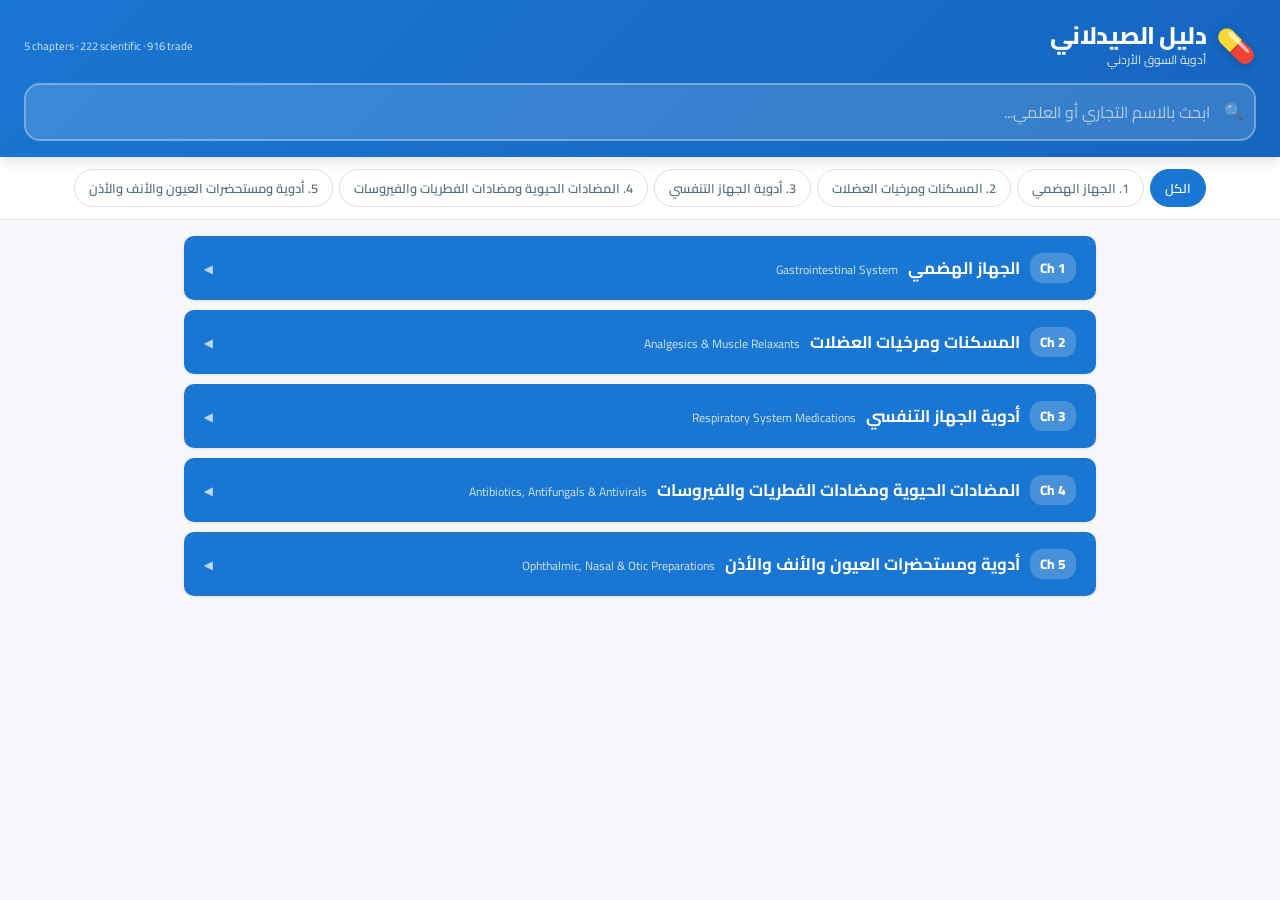
==== index.html @ f839c513 "Deploy Jordan Pharmacy Guide (Chapters 1-5 complete with UI, Search, and Base64 product images)" ====
<!DOCTYPE html>
<html lang="ar" dir="rtl">
<head>
  <meta charset="UTF-8">
  <meta name="viewport" content="width=device-width, initial-scale=1.0">
  <title>دليل الصيدلاني — أدوية السوق الأردني</title>
  <link rel="preconnect" href="https://fonts.googleapis.com">
  <link rel="preconnect" href="https://fonts.gstatic.com" crossorigin>
  <link href="https://fonts.googleapis.com/css2?family=Cairo:wght@400;600;700;800&display=swap" rel="stylesheet">
  <link rel="stylesheet" href="style.css">
</head>
<body>

  <!-- ═══════════════ Header ═══════════════ -->
  <header class="app-header">
    <div class="header-top">
      <div class="logo">
        <span class="logo-icon">💊</span>
        <div class="logo-text">
          <h1>دليل الصيدلاني</h1>
          <p class="subtitle">أدوية السوق الأردني</p>
        </div>
      </div>
      <div class="stats" id="stats"></div>
    </div>
    <div class="search-container">
      <div class="search-wrapper">
        <span class="search-icon">🔍</span>
        <input
          type="search"
          id="searchInput"
          class="search-input"
          placeholder="ابحث بالاسم التجاري أو العلمي..."
          autocomplete="off"
        >
        <button class="search-clear" id="searchClear" aria-label="مسح البحث">✕</button>
      </div>
      <div class="search-results" id="searchResults"></div>
    </div>
  </header>

  <!-- ═══════════════ Chapter Filter ═══════════════ -->
  <nav class="chapter-filter" id="chapterFilter">
    <button class="filter-btn active" data-chapter="all">الكل</button>
  </nav>

  <!-- ═══════════════ Main Content ═══════════════ -->
  <main class="drug-tree" id="drugTree">
    <!-- يتم بناؤها ديناميكياً عبر JavaScript -->
  </main>

  <!-- ═══════════════ Drug Modal ═══════════════ -->
  <div class="modal-overlay" id="modalOverlay">
    <div class="modal-card" id="modalCard">
      <button class="modal-close" id="modalClose" aria-label="إغلاق">✕</button>

      <div class="modal-breadcrumb" id="modalBreadcrumb"></div>

      <div class="modal-header">
        <div class="modal-drug-image" id="modalImage">
          <span class="placeholder-icon">💊</span>
        </div>
        <div class="modal-drug-info">
          <h2 class="modal-trade-name" id="modalTradeName" dir="ltr"></h2>
          <p class="modal-scientific" id="modalScientific" dir="ltr"></p>
          <span class="modal-family-badge" id="modalFamily" dir="ltr"></span>
        </div>
      </div>

      <div class="modal-section">
        <h3 class="modal-section-title">
          <span class="section-icon">💉</span>
          الأشكال الصيدلانية والجرعات
        </h3>
        <div class="dosage-table-wrapper">
          <table class="dosage-table" id="modalDosageTable">
            <thead>
              <tr>
                <th>الشكل</th>
                <th>العيار</th>
                <th>الجرعة</th>
              </tr>
            </thead>
            <tbody id="modalDosageBody"></tbody>
          </table>
        </div>
        <div class="max-dose-info" id="modalMaxDose"></div>
      </div>

      <div class="modal-section">
        <h3 class="modal-section-title">
          <span class="section-icon">🔄</span>
          البدائل
        </h3>
        <div class="alternatives-list" id="modalAlternatives"></div>
      </div>

      <div class="modal-section">
        <h3 class="modal-section-title">
          <span class="section-icon">📋</span>
          نقاط الاستشارة
        </h3>
        <div class="counseling-points" id="modalCounseling">
          <p class="empty-state">لم تُضَف بعد</p>
        </div>
      </div>
    </div>
  </div>

  <!-- ═══════════════ Scroll to Top ═══════════════ -->
  <button class="scroll-top" id="scrollTop" aria-label="العودة للأعلى">↑</button>

  <!-- ═══════════════ Scripts ═══════════════ -->
  <script src="data.js"></script>
  <script src="app.js"></script>
</body>
</html>
---- style.css ----
/* ═══════════════════════════════════════════
   CSS Variables & Reset
   ═══════════════════════════════════════════ */
:root {
  --primary: #1976D2;
  --primary-dark: #1565C0;
  --primary-light: #42A5F5;
  --primary-bg: #E3F2FD;
  --secondary: #00897B;
  --secondary-bg: #E0F2F1;
  --accent: #FF6F00;
  --bg: #F5F7FA;
  --bg-white: #FFFFFF;
  --text: #263238;
  --text-light: #546E7A;
  --text-muted: #90A4AE;
  --border: #E0E0E0;
  --border-light: #F0F0F0;
  --shadow-sm: 0 1px 3px rgba(0,0,0,0.08);
  --shadow-md: 0 4px 12px rgba(0,0,0,0.12);
  --shadow-lg: 0 8px 30px rgba(0,0,0,0.18);
  --radius-sm: 6px;
  --radius-md: 10px;
  --radius-lg: 16px;
  --font: 'Cairo', 'Segoe UI', Tahoma, sans-serif;
  --transition: 0.2s ease;

  /* Accordion Level Colors */
  --chapter-bg: #1976D2;
  --chapter-text: #FFFFFF;
  --section-bg: #E3F2FD;
  --section-text: #1565C0;
  --family-bg: #F5F7FA;
  --family-text: #263238;
  --scientific-bg: #FFFFFF;
  --scientific-text: #00897B;
}

*, *::before, *::after {
  box-sizing: border-box;
  margin: 0;
  padding: 0;
}

body {
  font-family: var(--font);
  background: var(--bg);
  color: var(--text);
  direction: rtl;
  text-align: right;
  line-height: 1.6;
  min-height: 100vh;
  -webkit-font-smoothing: antialiased;
}

/* ═══════════════════════════════════════════
   Header
   ═══════════════════════════════════════════ */
.app-header {
  background: linear-gradient(135deg, var(--primary) 0%, var(--primary-dark) 100%);
  color: white;
  padding: 16px 16px 12px;
  position: sticky;
  top: 0;
  z-index: 100;
  box-shadow: var(--shadow-md);
}

.header-top {
  display: flex;
  justify-content: space-between;
  align-items: center;
  margin-bottom: 12px;
}

.logo {
  display: flex;
  align-items: center;
  gap: 10px;
}

.logo-icon {
  font-size: 2rem;
  filter: drop-shadow(0 2px 4px rgba(0,0,0,0.2));
}

.logo-text h1 {
  font-size: 1.25rem;
  font-weight: 800;
  letter-spacing: -0.5px;
  line-height: 1.2;
}

.logo-text .subtitle {
  font-size: 0.75rem;
  opacity: 0.85;
  font-weight: 400;
}

.stats {
  font-size: 0.7rem;
  opacity: 0.8;
  text-align: left;
  direction: ltr;
  line-height: 1.4;
}

/* ═══════════════════════════════════════════
   Search
   ═══════════════════════════════════════════ */
.search-container {
  position: relative;
}

.search-wrapper {
  position: relative;
  display: flex;
  align-items: center;
}

.search-icon {
  position: absolute;
  right: 12px;
  font-size: 1rem;
  opacity: 0.6;
  pointer-events: none;
}

.search-input {
  width: 100%;
  padding: 10px 40px 10px 36px;
  border: 2px solid rgba(255,255,255,0.3);
  border-radius: var(--radius-lg);
  background: rgba(255,255,255,0.15);
  color: white;
  font-family: var(--font);
  font-size: 0.9rem;
  outline: none;
  transition: var(--transition);
  direction: rtl;
}

.search-input::placeholder {
  color: rgba(255,255,255,0.6);
}

.search-input:focus {
  background: rgba(255,255,255,0.95);
  color: var(--text);
  border-color: white;
}

.search-input:focus::placeholder {
  color: var(--text-muted);
}

.search-clear {
  position: absolute;
  left: 10px;
  background: none;
  border: none;
  color: rgba(255,255,255,0.6);
  font-size: 1rem;
  cursor: pointer;
  padding: 4px;
  display: none;
  transition: var(--transition);
}

.search-input:focus ~ .search-clear {
  color: var(--text-muted);
}

.search-clear.visible {
  display: block;
}

.search-results {
  position: absolute;
  top: calc(100% + 6px);
  left: 0;
  right: 0;
  background: var(--bg-white);
  border-radius: var(--radius-md);
  box-shadow: var(--shadow-lg);
  max-height: 60vh;
  overflow-y: auto;
  display: none;
  z-index: 200;
}

.search-results.visible {
  display: block;
}

.search-result-item {
  padding: 10px 14px;
  border-bottom: 1px solid var(--border-light);
  cursor: pointer;
  transition: var(--transition);
  color: var(--text);
}

.search-result-item:last-child {
  border-bottom: none;
}

.search-result-item:hover,
.search-result-item:focus {
  background: var(--primary-bg);
}

.search-result-name {
  font-weight: 700;
  font-size: 0.95rem;
  direction: ltr;
  text-align: right;
  color: var(--primary-dark);
}

.search-result-scientific {
  font-size: 0.8rem;
  color: var(--secondary);
  direction: ltr;
  text-align: right;
}

.search-result-path {
  font-size: 0.7rem;
  color: var(--text-muted);
  margin-top: 2px;
  direction: rtl;
}

.search-no-results {
  padding: 20px;
  text-align: center;
  color: var(--text-muted);
  font-size: 0.9rem;
}

/* ═══════════════════════════════════════════
   Chapter Filter
   ═══════════════════════════════════════════ */
.chapter-filter {
  display: flex;
  gap: 6px;
  padding: 10px 16px;
  overflow-x: auto;
  background: var(--bg-white);
  border-bottom: 1px solid var(--border);
  -webkit-overflow-scrolling: touch;
  scrollbar-width: none;
}

.chapter-filter::-webkit-scrollbar {
  display: none;
}

.filter-btn {
  flex-shrink: 0;
  padding: 6px 14px;
  border: 1.5px solid var(--border);
  border-radius: 20px;
  background: var(--bg-white);
  color: var(--text-light);
  font-family: var(--font);
  font-size: 0.8rem;
  font-weight: 600;
  cursor: pointer;
  transition: var(--transition);
  white-space: nowrap;
}

.filter-btn:hover {
  border-color: var(--primary-light);
  color: var(--primary);
}

.filter-btn.active {
  background: var(--primary);
  color: white;
  border-color: var(--primary);
}

/* ═══════════════════════════════════════════
   Drug Tree (Accordion)
   ═══════════════════════════════════════════ */
.drug-tree {
  padding: 12px;
  max-width: 900px;
  margin: 0 auto;
}

/* --- Chapter Level (Level 0) --- */
.accordion-chapter {
  margin-bottom: 10px;
  border-radius: var(--radius-md);
  overflow: hidden;
  box-shadow: var(--shadow-sm);
}

.accordion-chapter-header {
  display: flex;
  align-items: center;
  gap: 10px;
  padding: 14px 16px;
  background: var(--chapter-bg);
  color: var(--chapter-text);
  cursor: pointer;
  user-select: none;
  transition: background var(--transition);
  border: none;
  width: 100%;
  text-align: right;
  font-family: var(--font);
  font-size: 1rem;
  font-weight: 700;
}

.accordion-chapter-header:hover {
  background: var(--primary-dark);
}

.accordion-chapter-header .chapter-number {
  background: rgba(255,255,255,0.2);
  padding: 2px 10px;
  border-radius: 12px;
  font-size: 0.85rem;
  font-weight: 800;
  flex-shrink: 0;
}

.accordion-chapter-header .chapter-name {
  flex: 1;
}

.accordion-chapter-header .chapter-name-en {
  font-size: 0.75rem;
  opacity: 0.8;
  font-weight: 400;
  direction: ltr;
  display: inline;
  margin-right: 6px;
}

.accordion-arrow {
  font-size: 0.7rem;
  transition: transform 0.3s ease;
  flex-shrink: 0;
  opacity: 0.7;
}

.accordion-open > .accordion-chapter-header .accordion-arrow,
.accordion-open > .accordion-section-header .accordion-arrow,
.accordion-open > .accordion-family-header .accordion-arrow {
  transform: rotate(90deg);
}

.accordion-content {
  max-height: 0;
  overflow: hidden;
  transition: max-height 0.35s ease;
}

.accordion-open > .accordion-content {
  max-height: none;
}

/* --- Section Level (Level 1) --- */
.accordion-section {
  border-top: 1px solid var(--border-light);
}

.accordion-section-header {
  display: flex;
  align-items: center;
  gap: 8px;
  padding: 11px 16px 11px 16px;
  padding-right: 28px;
  background: var(--section-bg);
  color: var(--section-text);
  cursor: pointer;
  user-select: none;
  transition: background var(--transition);
  border: none;
  width: 100%;
  text-align: right;
  font-family: var(--font);
  font-size: 0.9rem;
  font-weight: 700;
}

.accordion-section-header:hover {
  background: #d0e8fc;
}

.accordion-section-header .section-number {
  color: var(--primary);
  font-weight: 800;
  font-size: 0.85rem;
  flex-shrink: 0;
  min-width: 30px;
}

/* --- Family Level (Level 2) --- */
.accordion-family {
  border-top: 1px solid var(--border-light);
}

.accordion-family-header {
  display: flex;
  align-items: center;
  gap: 8px;
  padding: 10px 16px 10px 16px;
  padding-right: 44px;
  background: var(--family-bg);
  color: var(--family-text);
  cursor: pointer;
  user-select: none;
  transition: background var(--transition);
  border: none;
  width: 100%;
  text-align: right;
  font-family: var(--font);
  font-size: 0.85rem;
  font-weight: 600;
  direction: ltr;
}

.accordion-family-header:hover {
  background: #eef0f3;
}

.accordion-family-header .family-number {
  color: var(--text-muted);
  font-size: 0.78rem;
  font-weight: 700;
  flex-shrink: 0;
  min-width: 36px;
  text-align: left;
}

.accordion-family-header .family-name {
  flex: 1;
  text-align: left;
}

/* --- Scientific Name (Level 3) --- */
.scientific-group {
  padding: 8px 16px 8px 16px;
  padding-right: 58px;
  border-top: 1px solid var(--border-light);
  background: var(--bg-white);
}

.scientific-name-label {
  font-size: 0.82rem;
  font-weight: 700;
  color: var(--secondary);
  direction: ltr;
  text-align: right;
  margin-bottom: 6px;
  display: flex;
  align-items: center;
  gap: 6px;
}

.scientific-name-label::before {
  content: "⚗️";
  font-size: 0.75rem;
}

/* --- Trade Names (Level 4) --- */
.trade-names-list {
  display: flex;
  flex-wrap: wrap;
  gap: 6px;
  padding-right: 10px;
}

.trade-name-chip {
  display: inline-flex;
  align-items: center;
  gap: 4px;
  padding: 5px 12px;
  background: var(--primary-bg);
  color: var(--primary-dark);
  border: 1px solid #bbdefb;
  border-radius: 20px;
  font-size: 0.8rem;
  font-weight: 600;
  cursor: pointer;
  transition: var(--transition);
  direction: ltr;
}

.trade-name-chip:hover {
  background: var(--primary);
  color: white;
  border-color: var(--primary);
  transform: translateY(-1px);
  box-shadow: var(--shadow-sm);
}

.trade-name-chip .chip-icon {
  font-size: 0.65rem;
}

/* ═══════════════════════════════════════════
   Modal
   ═══════════════════════════════════════════ */
.modal-overlay {
  position: fixed;
  inset: 0;
  background: rgba(0,0,0,0.5);
  backdrop-filter: blur(4px);
  z-index: 1000;
  display: none;
  align-items: flex-end;
  justify-content: center;
  padding: 0;
}

.modal-overlay.visible {
  display: flex;
}

.modal-card {
  background: var(--bg-white);
  width: 100%;
  max-width: 600px;
  max-height: 92vh;
  border-radius: var(--radius-lg) var(--radius-lg) 0 0;
  overflow-y: auto;
  position: relative;
  animation: slideUp 0.3s ease;
  padding-bottom: env(safe-area-inset-bottom, 16px);
}

@keyframes slideUp {
  from { transform: translateY(100%); opacity: 0; }
  to { transform: translateY(0); opacity: 1; }
}

.modal-close {
  position: sticky;
  top: 0;
  float: left;
  margin: 12px;
  width: 32px;
  height: 32px;
  border: none;
  background: var(--bg);
  border-radius: 50%;
  font-size: 1rem;
  color: var(--text-light);
  cursor: pointer;
  z-index: 10;
  transition: var(--transition);
  display: flex;
  align-items: center;
  justify-content: center;
}

.modal-close:hover {
  background: #fee;
  color: #d32f2f;
}

.modal-breadcrumb {
  padding: 14px 16px 0;
  font-size: 0.7rem;
  color: var(--text-muted);
  direction: rtl;
  line-height: 1.6;
}

.modal-breadcrumb span {
  white-space: nowrap;
}

.breadcrumb-sep {
  margin: 0 4px;
  opacity: 0.5;
}

.modal-header {
  display: flex;
  gap: 14px;
  padding: 14px 16px;
  align-items: center;
}

.modal-drug-image {
  width: 90px;
  height: 90px;
  border-radius: var(--radius-md);
  background: #f8fafc;
  border: 1px solid var(--border-light);
  display: flex;
  align-items: center;
  justify-content: center;
  flex-shrink: 0;
  overflow: hidden;
  box-shadow: 0 2px 6px rgba(0, 0, 0, 0.05);
}

.modal-drug-image img {
  width: 100%;
  height: 100%;
  object-fit: contain;
  transition: transform 0.2s ease;
}

.modal-drug-image img:hover {
  transform: scale(1.08);
}

.modal-drug-image .placeholder-icon {
  font-size: 2rem;
  opacity: 0.5;
}

.modal-drug-info {
  flex: 1;
  min-width: 0;
}

.modal-trade-name {
  font-size: 1.4rem;
  font-weight: 800;
  color: var(--primary-dark);
  text-align: left;
  line-height: 1.2;
  font-family: 'Segoe UI', Arial, sans-serif;
}

.modal-scientific {
  font-size: 0.9rem;
  color: var(--secondary);
  text-align: left;
  font-style: italic;
  margin-top: 2px;
}

.modal-family-badge {
  display: inline-block;
  padding: 2px 10px;
  background: var(--secondary-bg);
  color: var(--secondary);
  border-radius: 12px;
  font-size: 0.72rem;
  font-weight: 600;
  margin-top: 6px;
  text-align: left;
}

.modal-section {
  padding: 0 16px 16px;
}

.modal-section-title {
  font-size: 0.9rem;
  font-weight: 700;
  color: var(--text);
  margin-bottom: 10px;
  padding-bottom: 6px;
  border-bottom: 2px solid var(--primary-bg);
  display: flex;
  align-items: center;
  gap: 6px;
}

.section-icon {
  font-size: 0.85rem;
}

/* --- Dosage Table --- */
.dosage-table-wrapper {
  overflow-x: auto;
  -webkit-overflow-scrolling: touch;
  border-radius: var(--radius-sm);
  border: 1px solid var(--border);
}

.dosage-table {
  width: 100%;
  border-collapse: collapse;
  font-size: 0.82rem;
  min-width: 320px;
}

.dosage-table thead {
  background: var(--primary-bg);
}

.dosage-table th {
  padding: 8px 10px;
  font-weight: 700;
  color: var(--primary-dark);
  text-align: right;
  white-space: nowrap;
}

.dosage-table td {
  padding: 8px 10px;
  border-top: 1px solid var(--border-light);
  vertical-align: top;
}

.dosage-table tr:nth-child(even) {
  background: #fafbfc;
}

.dosage-table .dose-cell {
  font-size: 0.78rem;
  line-height: 1.5;
  color: var(--text);
}

.dosage-table .form-cell {
  white-space: nowrap;
  font-weight: 600;
}

.dosage-table .strength-cell {
  direction: ltr;
  text-align: right;
  font-weight: 600;
  color: var(--primary);
  white-space: nowrap;
}

.max-dose-info {
  margin-top: 8px;
  padding: 8px 12px;
  background: #FFF3E0;
  border: 1px solid #FFE0B2;
  border-radius: var(--radius-sm);
  font-size: 0.8rem;
  color: #E65100;
  font-weight: 600;
  display: none;
}

.max-dose-info.visible {
  display: block;
}

/* --- Alternatives --- */
.alternatives-list {
  display: flex;
  flex-wrap: wrap;
  gap: 6px;
}

.alternative-chip {
  display: inline-flex;
  align-items: center;
  gap: 4px;
  padding: 5px 12px;
  background: var(--secondary-bg);
  color: var(--secondary);
  border: 1px solid #b2dfdb;
  border-radius: 20px;
  font-size: 0.8rem;
  font-weight: 600;
  cursor: pointer;
  transition: var(--transition);
  direction: ltr;
}

.alternative-chip:hover {
  background: var(--secondary);
  color: white;
  border-color: var(--secondary);
}

.alternative-chip.current {
  background: var(--primary-bg);
  color: var(--primary);
  border-color: var(--primary-light);
  cursor: default;
  font-weight: 800;
}

.no-alternatives {
  font-size: 0.82rem;
  color: var(--text-muted);
  font-style: italic;
}

/* --- Counseling Points --- */
.counseling-points .empty-state {
  font-size: 0.82rem;
  color: var(--text-muted);
  font-style: italic;
  padding: 8px 0;
}

.counseling-points ul {
  list-style: none;
  padding: 0;
}

.counseling-points li {
  padding: 6px 0;
  padding-right: 16px;
  position: relative;
  font-size: 0.85rem;
}

.counseling-points li::before {
  content: "•";
  position: absolute;
  right: 0;
  color: var(--primary);
  font-weight: bold;
}

/* ═══════════════════════════════════════════
   Scroll to Top
   ═══════════════════════════════════════════ */
.scroll-top {
  position: fixed;
  bottom: 24px;
  left: 20px;
  width: 44px;
  height: 44px;
  border: none;
  border-radius: 50%;
  background: var(--primary);
  color: white;
  font-size: 1.2rem;
  cursor: pointer;
  box-shadow: var(--shadow-md);
  z-index: 50;
  display: none;
  align-items: center;
  justify-content: center;
  transition: var(--transition);
}

.scroll-top.visible {
  display: flex;
}

.scroll-top:hover {
  background: var(--primary-dark);
  transform: translateY(-2px);
}

/* ═══════════════════════════════════════════
   Empty / Loading States
   ═══════════════════════════════════════════ */
.empty-tree {
  text-align: center;
  padding: 60px 20px;
  color: var(--text-muted);
}

.empty-tree .empty-icon {
  font-size: 3rem;
  margin-bottom: 12px;
}

.empty-tree h3 {
  font-size: 1.1rem;
  color: var(--text-light);
  margin-bottom: 6px;
}

/* ═══════════════════════════════════════════
   Desktop Enhancements
   ═══════════════════════════════════════════ */
@media (min-width: 768px) {
  .app-header {
    padding: 20px 24px 16px;
  }

  .logo-text h1 {
    font-size: 1.5rem;
  }

  .search-input {
    font-size: 1rem;
    padding: 12px 44px 12px 40px;
  }

  .chapter-filter {
    padding: 12px 24px;
    justify-content: center;
  }

  .drug-tree {
    padding: 16px 24px;
  }

  .modal-overlay {
    align-items: center;
    padding: 20px;
  }

  .modal-card {
    border-radius: var(--radius-lg);
    max-height: 85vh;
  }

  @keyframes slideUp {
    from { transform: translateY(30px); opacity: 0; }
    to { transform: translateY(0); opacity: 1; }
  }

  .accordion-chapter-header {
    font-size: 1.05rem;
    padding: 16px 20px;
  }

  .accordion-section-header {
    padding: 12px 20px 12px 20px;
    padding-right: 36px;
  }

  .accordion-family-header {
    padding-right: 52px;
  }

  .scientific-group {
    padding-right: 68px;
  }
}

@media (min-width: 1024px) {
  .drug-tree {
    max-width: 960px;
  }

  .modal-card {
    max-width: 640px;
  }
}

/* ═══════════════════════════════════════════
   Accessibility & Utilities
   ═══════════════════════════════════════════ */
*:focus-visible {
  outline: 2px solid var(--primary-light);
  outline-offset: 2px;
}

.sr-only {
  position: absolute;
  width: 1px;
  height: 1px;
  padding: 0;
  margin: -1px;
  overflow: hidden;
  clip: rect(0,0,0,0);
  border: 0;
}

/* Smooth scrolling */
html {
  scroll-behavior: smooth;
}

/* Custom scrollbar for modal */
.modal-card::-webkit-scrollbar {
  width: 6px;
}

.modal-card::-webkit-scrollbar-track {
  background: transparent;
}

.modal-card::-webkit-scrollbar-thumb {
  background: var(--border);
  border-radius: 3px;
}

/* Hide spin buttons for search on webkit */
.search-input::-webkit-search-cancel-button,
.search-input::-webkit-search-decoration {
  display: none;
}

/* Highlight matching text in search results */
.highlight {
  background: #FFF176;
  border-radius: 2px;
  padding: 0 1px;
}
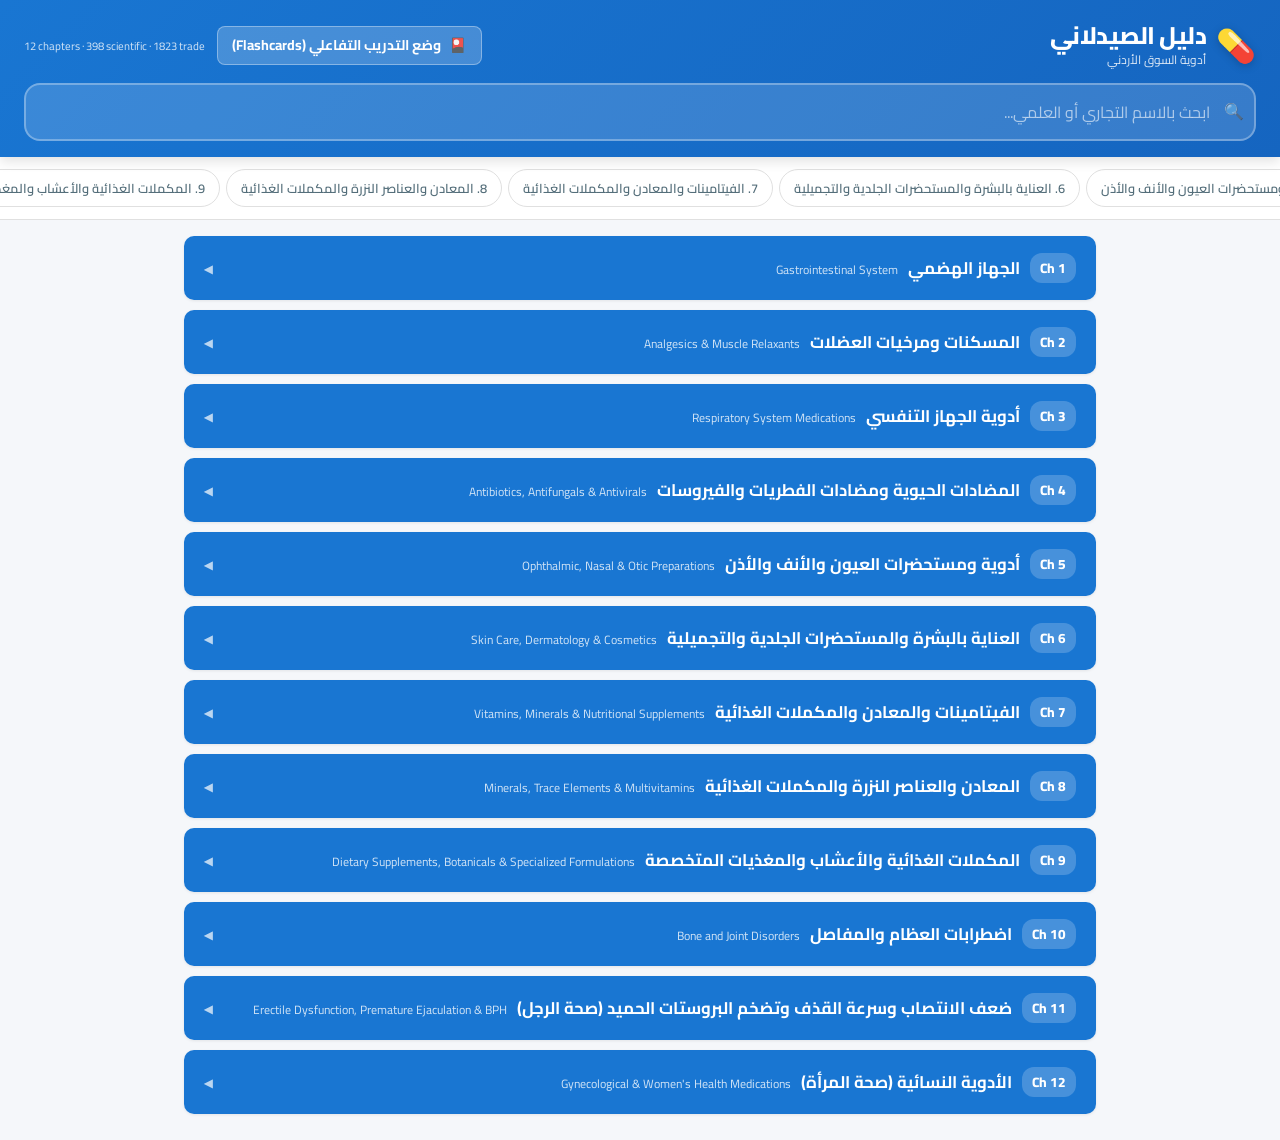
==== commit f5040fc4: "Add Interactive Flashcards Training Mode feature linked from main header" ====
--- a/index.html
+++ b/index.html
@@ -21,7 +21,13 @@
           <p class="subtitle">أدوية السوق الأردني</p>
         </div>
       </div>
-      <div class="stats" id="stats"></div>
+      <div class="header-actions" style="display: flex; align-items: center; gap: 12px; flex-wrap: wrap;">
+        <a href="flashcards.html" class="nav-flashcards-link" style="background: rgba(255,255,255,0.2); color: #ffffff; text-decoration: none; padding: 7px 14px; border-radius: 8px; font-weight: 700; font-size: 0.88rem; display: inline-flex; align-items: center; gap: 8px; border: 1px solid rgba(255,255,255,0.35); transition: 0.2s ease;">
+          <span>🎴</span>
+          <span>وضع التدريب التفاعلي (Flashcards)</span>
+        </a>
+        <div class="stats" id="stats"></div>
+      </div>
     </div>
     <div class="search-container">
       <div class="search-wrapper">
